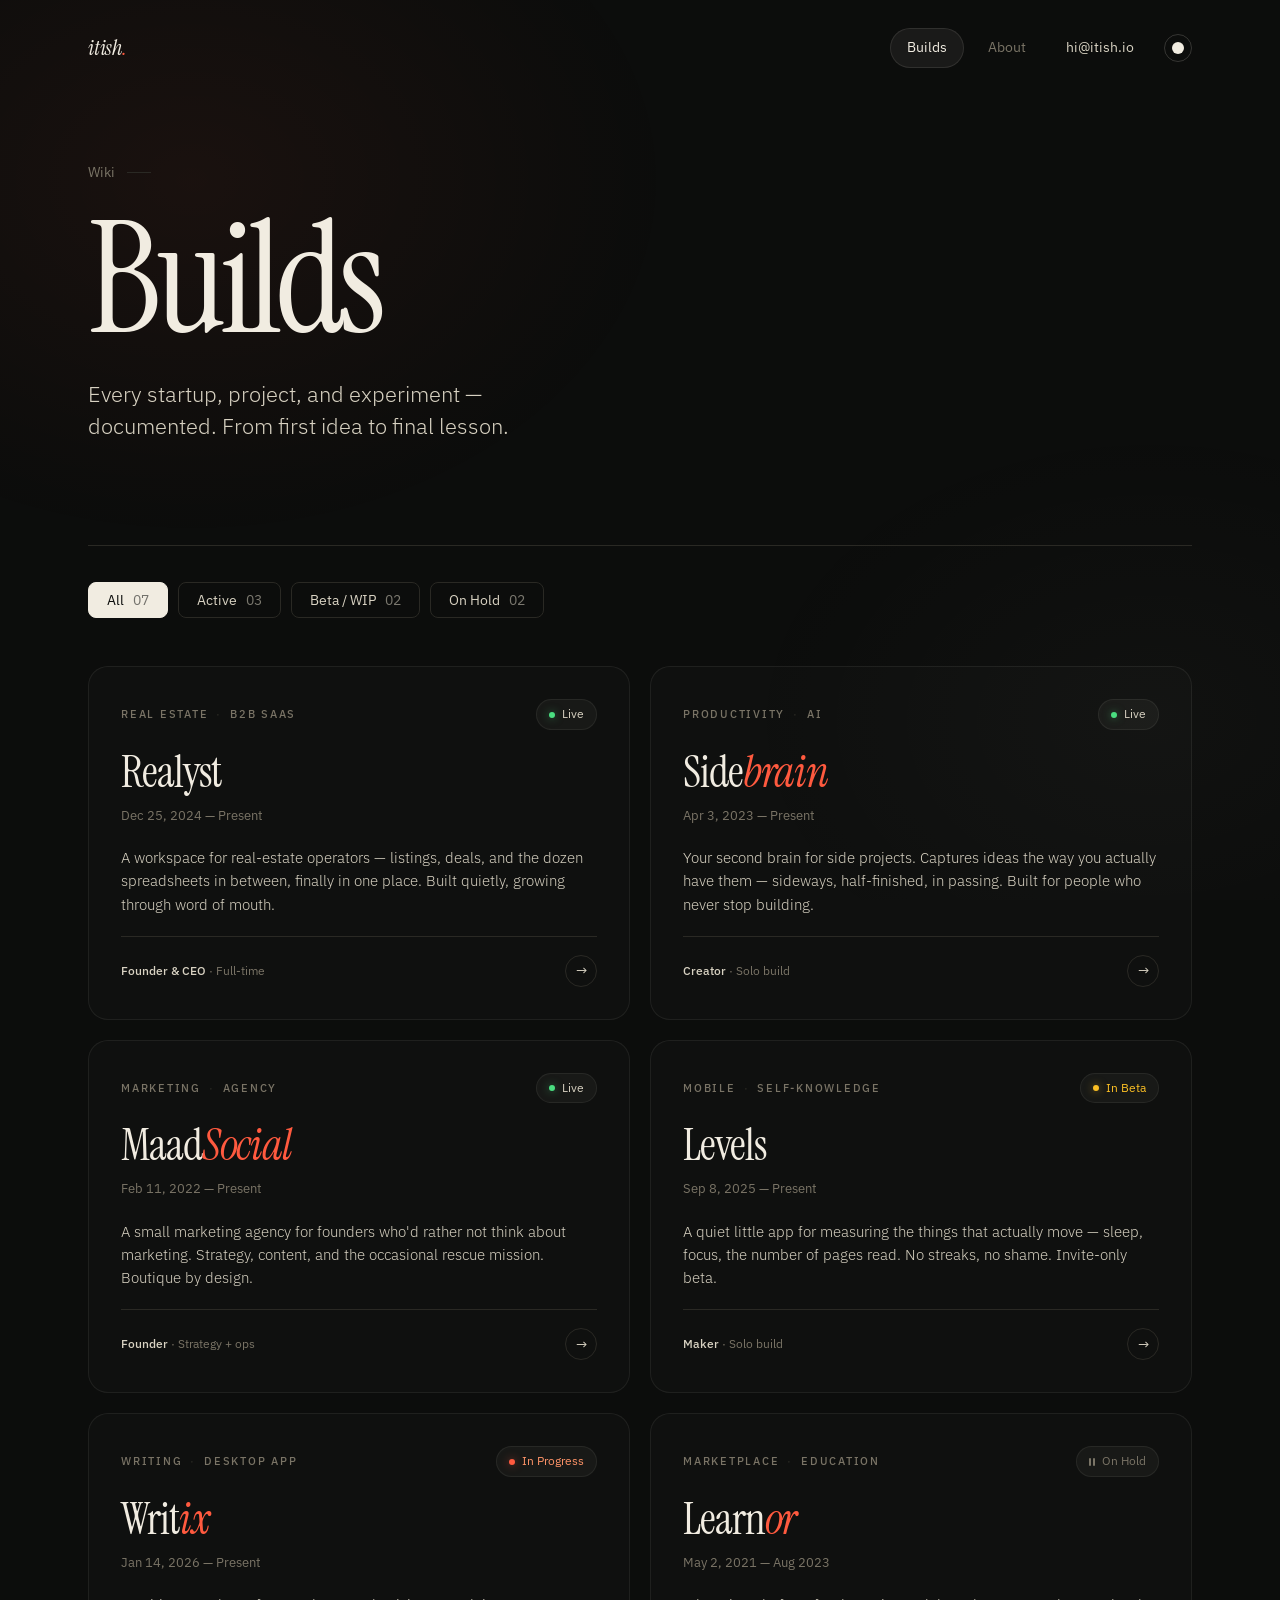
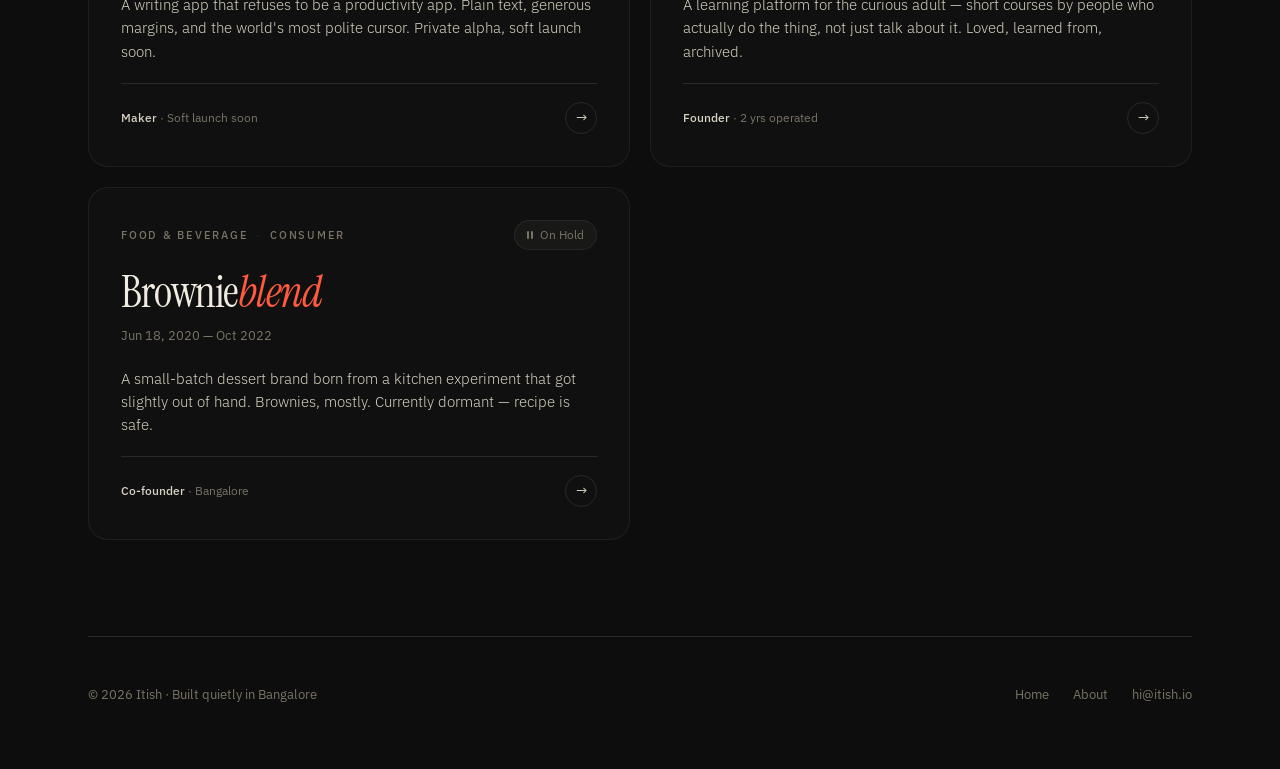
==== builds.html @ 986ff0f3 "Redesign builds page, reorder sections, and update hero - New builds.html with editorial dark-mode c" ====
<!DOCTYPE html>
<html lang="en">
<head>
  <meta charset="UTF-8" />
  <meta name="viewport" content="width=device-width, initial-scale=1.0" />
  <title>Builds — Itish</title>
  <script>if (localStorage.getItem('theme') !== 'light') document.documentElement.classList.add('dark');</script>
  <link rel="preconnect" href="https://fonts.googleapis.com" />
  <link rel="preconnect" href="https://fonts.gstatic.com" crossorigin />
  <link href="https://fonts.googleapis.com/css2?family=Instrument+Serif:ital@0;1&family=IBM+Plex+Sans:wght@300;400;500;600;700&family=IBM+Plex+Mono:wght@400;500;600&display=swap" rel="stylesheet" />
  <link rel="stylesheet" href="style.css" />
  <link rel="stylesheet" href="builds.css" />
</head>
<body>

<div class="wrap">
  <nav class="topnav">
    <a href="index.html" class="brand">itish<span class="dot">.</span></a>
    <div class="links">
      <a href="builds.html" class="active">Builds</a>
      <a href="index.html#about">About</a>
      <a href="mailto:hi@itish.io" class="email">hi@itish.io</a>
      <button class="theme-btn" id="themeToggle" aria-label="Toggle theme"><span class="moon"></span></button>
    </div>
  </nav>

  <header class="hero-builds">
    <div class="kicker">Wiki</div>
    <h1>Builds</h1>
    <p>Every startup, project, and experiment — documented. From first idea to final lesson.</p>
  </header>

  <hr class="divider" />

  <div class="filters" role="tablist">
    <button class="filter" data-f="all" aria-selected="true">All <span class="count">07</span></button>
    <button class="filter" data-f="active">Active <span class="count">03</span></button>
    <button class="filter" data-f="beta">Beta / WIP <span class="count">02</span></button>
    <button class="filter" data-f="hold">On Hold <span class="count">02</span></button>
  </div>

  <div class="builds-grid" id="builds">

    <article class="build-card-new" data-status="active">
      <div class="card-top">
        <div class="cats"><span>Real Estate</span><span>B2B SaaS</span></div>
        <span class="status live"><span class="pip"></span>Live</span>
      </div>
      <h3>Realyst</h3>
      <div class="dates">Dec 25, 2024 — Present</div>
      <p class="desc">A workspace for real-estate operators — listings, deals, and the dozen spreadsheets in between, finally in one place. Built quietly, growing through word of mouth.</p>
      <div class="card-footer">
        <span class="role"><strong>Founder &amp; CEO</strong> · Full-time</span>
        <span class="arrow">→</span>
      </div>
    </article>

    <article class="build-card-new" data-status="active">
      <div class="card-top">
        <div class="cats"><span>Productivity</span><span>AI</span></div>
        <span class="status live"><span class="pip"></span>Live</span>
      </div>
      <h3>Side<em>brain</em></h3>
      <div class="dates">Apr 3, 2023 — Present</div>
      <p class="desc">Your second brain for side projects. Captures ideas the way you actually have them — sideways, half-finished, in passing. Built for people who never stop building.</p>
      <div class="card-footer">
        <span class="role"><strong>Creator</strong> · Solo build</span>
        <span class="arrow">→</span>
      </div>
    </article>

    <article class="build-card-new" data-status="active">
      <div class="card-top">
        <div class="cats"><span>Marketing</span><span>Agency</span></div>
        <span class="status live"><span class="pip"></span>Live</span>
      </div>
      <h3>Maad<em>Social</em></h3>
      <div class="dates">Feb 11, 2022 — Present</div>
      <p class="desc">A small marketing agency for founders who'd rather not think about marketing. Strategy, content, and the occasional rescue mission. Boutique by design.</p>
      <div class="card-footer">
        <span class="role"><strong>Founder</strong> · Strategy + ops</span>
        <span class="arrow">→</span>
      </div>
    </article>

    <article class="build-card-new" data-status="beta">
      <div class="card-top">
        <div class="cats"><span>Mobile</span><span>Self-knowledge</span></div>
        <span class="status beta"><span class="pip"></span>In Beta</span>
      </div>
      <h3>Levels</h3>
      <div class="dates">Sep 8, 2025 — Present</div>
      <p class="desc">A quiet little app for measuring the things that actually move — sleep, focus, the number of pages read. No streaks, no shame. Invite-only beta.</p>
      <div class="card-footer">
        <span class="role"><strong>Maker</strong> · Solo build</span>
        <span class="arrow">→</span>
      </div>
    </article>

    <article class="build-card-new" data-status="beta">
      <div class="card-top">
        <div class="cats"><span>Writing</span><span>Desktop App</span></div>
        <span class="status wip"><span class="pip"></span>In Progress</span>
      </div>
      <h3>Writ<em>ix</em></h3>
      <div class="dates">Jan 14, 2026 — Present</div>
      <p class="desc">A writing app that refuses to be a productivity app. Plain text, generous margins, and the world's most polite cursor. Private alpha, soft launch soon.</p>
      <div class="card-footer">
        <span class="role"><strong>Maker</strong> · Soft launch soon</span>
        <span class="arrow">→</span>
      </div>
    </article>

    <article class="build-card-new" data-status="hold">
      <div class="card-top">
        <div class="cats"><span>Marketplace</span><span>Education</span></div>
        <span class="status archived">
          <span class="icon"><i></i><i></i></span>On Hold
        </span>
      </div>
      <h3>Learn<em>or</em></h3>
      <div class="dates">May 2, 2021 — Aug 2023</div>
      <p class="desc">A learning platform for the curious adult — short courses by people who actually do the thing, not just talk about it. Loved, learned from, archived.</p>
      <div class="card-footer">
        <span class="role"><strong>Founder</strong> · 2 yrs operated</span>
        <span class="arrow">→</span>
      </div>
    </article>

    <article class="build-card-new" data-status="hold">
      <div class="card-top">
        <div class="cats"><span>Food &amp; Beverage</span><span>Consumer</span></div>
        <span class="status archived">
          <span class="icon"><i></i><i></i></span>On Hold
        </span>
      </div>
      <h3>Brownie<em>blend</em></h3>
      <div class="dates">Jun 18, 2020 — Oct 2022</div>
      <p class="desc">A small-batch dessert brand born from a kitchen experiment that got slightly out of hand. Brownies, mostly. Currently dormant — recipe is safe.</p>
      <div class="card-footer">
        <span class="role"><strong>Co-founder</strong> · Bangalore</span>
        <span class="arrow">→</span>
      </div>
    </article>

  </div>

  <footer class="foot">
    <span>© 2026 Itish · Built quietly in Bangalore</span>
    <div class="right">
      <a href="index.html">Home</a>
      <a href="index.html#about">About</a>
      <a href="mailto:hi@itish.io">hi@itish.io</a>
    </div>
  </footer>
</div>

<script src="app.js"></script>
<script src="builds.js"></script>
</body>
</html>
---- style.css ----
/* ── Reset ───────────────────────────────── */
*, *::before, *::after { box-sizing: border-box; margin: 0; padding: 0; }

:root {
  --bg:      #ffffff;
  --surface: #f2f2f0;
  --text:    #111111;
  --muted:   #666666;
  --dim:     #999999;
  --border:  #e8e8e4;
  --accent:  #111111;
  --nav-bg:  rgba(255,255,255,0.92);
}

html.dark {
  --bg:      #0f0f0d;
  --surface: #1a1a17;
  --text:    #f0ece4;
  --muted:   rgba(240,236,228,0.55);
  --dim:     rgba(240,236,228,0.35);
  --border:  rgba(240,236,228,0.1);
  --accent:  #f0ece4;
  --nav-bg:  rgba(15,15,13,0.94);
}

html {
  font-family: 'Inter', sans-serif;
  background: var(--bg);
  color: var(--text);
  font-size: 16px;
  -webkit-font-smoothing: antialiased;
  scroll-behavior: smooth;
  transition: background 0.3s, color 0.3s;
}

a { color: inherit; text-decoration: none; }
ul { list-style: none; }

/* ── Keyframes ───────────────────────────── */
@keyframes slideInUp { from{opacity:0;transform:translateY(32px)} to{opacity:1;transform:translateY(0)} }
@keyframes blink     { 0%,100%{opacity:1} 50%{opacity:0} }

/* ── Nav ─────────────────────────────────── */
.nav {
  position: fixed; top:0; left:0; right:0; z-index:100;
  background: var(--nav-bg);
  backdrop-filter: blur(12px);
  -webkit-backdrop-filter: blur(12px);
  border-bottom: 1px solid var(--border);
  transition: background 0.3s;
}
.nav-inner {
  max-width: 1100px; margin: 0 auto;
  padding: 1.1rem 2rem;
  display: flex; align-items: center; justify-content: space-between;
}
.nav-logo { font-size:1rem; font-weight:600; letter-spacing:-0.02em; color:var(--text); }
.nav-links { display:flex; align-items:center; gap:0.2rem; }
.nav-link {
  font-size:0.88rem; font-weight:400; color:var(--muted);
  padding:0.45rem 0.9rem; border-radius:50px;
  transition: color 0.2s, background 0.2s;
}
.nav-link:hover { color:var(--text); }
.cta-link {
  border: 1px solid var(--border); color:var(--text) !important;
  border-radius: 50px; margin-left:0.3rem;
  transition: background 0.2s, border-color 0.2s !important;
}
.cta-link:hover { background: var(--text); color: var(--bg) !important; border-color:var(--text); }

/* ── Hero ────────────────────────────────── */
.hero {
  min-height: 100vh;
  display: flex; flex-direction: column;
  align-items: center; justify-content: center;
  padding: 100px 2rem 0;
  gap: 4rem;
}
.hero-content { text-align:center; max-width:780px; }
.hero-eyebrow {
  font-size:0.78rem; font-weight:500; letter-spacing:0.1em;
  text-transform:uppercase; color:var(--dim); margin-bottom:1.4rem;
  animation: slideInUp 0.7s ease-out 0.1s both;
}
.hero-headline {
  font-size: clamp(2.6rem, 6vw, 5.2rem);
  font-family: 'Inter', sans-serif;
  font-weight: 600; letter-spacing:-0.04em; line-height:1.05;
  color: var(--text); margin-bottom:1.6rem;
  animation: slideInUp 0.7s ease-out 0.2s both;
}
.typewriter-headline { display:flex; align-items:baseline; flex-wrap:wrap; gap:0 0.25em; justify-content:center; }
.typewriter-wrap { display:inline-flex; align-items:baseline; }
.typewriter-word { font-style:italic; font-weight:500; color:var(--text); }
.typewriter-cursor { font-weight:300; color:var(--dim); margin-left:1px; animation:blink 1s step-end infinite; font-family:'Inter',sans-serif; font-size:0.85em; }
.hero-sub {
  font-size:1rem; font-weight:300; color:var(--muted); line-height:1.7;
  max-width:500px; margin:0 auto;
  animation: slideInUp 0.7s ease-out 0.3s both;
}

/* ── Polaroids ───────────────────────────── */
.polaroids {
  display: flex; align-items: flex-end;
  gap: 0.5rem; justify-content: center;
  animation: slideInUp 0.7s ease-out 0.4s both;
  padding-bottom: 3rem;
  width: 100vw;
  margin-left: calc(-50vw + 50%);
  padding-left: 1.5rem;
  padding-right: 1.5rem;
  box-sizing: border-box;
}
.polaroid {
  background: #fff;
  padding: 10px 10px 52px;
  box-shadow: 0 4px 28px rgba(0,0,0,0.12), 0 1px 4px rgba(0,0,0,0.06);
  cursor: default;
  transition: transform 0.3s, box-shadow 0.3s;
  flex: 1;
  max-width: 340px;
  min-width: 0;
}
.polaroid:hover {
  box-shadow: 0 16px 48px rgba(0,0,0,0.16), 0 2px 8px rgba(0,0,0,0.08);
  z-index: 2;
}
.p1 { transform: rotate(-3deg); }
.p2 { transform: rotate(1.5deg) translateY(-20px); }
.p3 { transform: rotate(-1.5deg) translateY(-10px); }
.p4 { transform: rotate(3deg); }
.p1:hover { transform: rotate(-1.5deg) scale(1.03); }
.p2:hover { transform: rotate(0.5deg) scale(1.03) translateY(-20px); }
.p3:hover { transform: rotate(-0.5deg) scale(1.03) translateY(-10px); }
.p4:hover { transform: rotate(1.5deg) scale(1.03); }

.polaroid-img {
  width: 100%;
  aspect-ratio: 3 / 4;
  overflow: hidden; display: block;
}
.polaroid-img img {
  width:100%; height:100%; object-fit:cover; display:block;
}
.polaroid span {
  display: block; margin-top: 10px;
  font-size: 0.75rem; color: #888;
  text-align: center; font-weight: 400;
  font-family: 'Inter', sans-serif;
}

html.dark .polaroid { background: #1e1e1a; box-shadow: 0 4px 28px rgba(0,0,0,0.45); }
html.dark .polaroid span { color: #888; }

/* ── Page inner ──────────────────────────── */
.page-inner { max-width: 1100px; margin: 0 auto; padding: 0 2rem; }

/* ── Ventures ────────────────────────────── */
.ventures { padding: 5rem 0 5rem; border-top: 1px solid var(--border); }

.section-heading {
  font-family: 'DM Serif Display', serif;
  font-size: clamp(2rem, 4vw, 3rem);
  font-weight: 400; letter-spacing: -0.02em;
  color: var(--text); margin-bottom: 2rem;
}
.section-heading.centered { text-align: center; margin-bottom: 2.5rem; }

.ventures-tabs {
  display: flex; gap: 0.3rem; margin-bottom: 2.5rem;
}
.vtab {
  background: none; border: 1px solid var(--border);
  font-family: 'Inter', sans-serif; font-size: 0.8rem; font-weight: 500;
  color: var(--muted); padding: 0.45rem 1.1rem; border-radius: 50px;
  cursor: pointer; transition: all 0.2s;
}
.vtab:hover { color: var(--text); border-color: var(--text); }
.vtab.active { background: var(--text); color: var(--bg); border-color: var(--text); }

/* ── Venture cards ───────────────────────── */
.vgrid {
  display: grid; grid-template-columns: repeat(3,1fr); gap: 1.5rem 1.2rem;
}
.vgrid.hidden { display: none; }

.vcard { display: flex; flex-direction: column; cursor: default; }

.vcard-img {
  background: #f0f0ee;
  aspect-ratio: 1;
  display: flex; align-items: flex-start;
  padding: 1rem;
  margin-bottom: 1rem;
  position: relative;
  transition: filter 0.2s;
}
html.dark .vcard-img { background: #1e1e1a; }
.vcard:hover .vcard-img { filter: brightness(0.96); }

/* f.inc style dot — colored circle + label */
.vcard-dot {
  display: flex; align-items: center; gap: 5px;
  font-size: 0.75rem; font-weight: 500; color: var(--text);
  letter-spacing: 0.01em;
}
.vcard-dot::before {
  content: '';
  width: 8px; height: 8px; border-radius: 50%; flex-shrink: 0;
}
.vcard-dot.live::before   { background: #2563eb; }
.vcard-dot.hold::before   { background: #f59e0b; }
.vcard-dot.closed::before { background: #e63e2f; }

.vcard-meta {
  display: flex; align-items: baseline;
  justify-content: space-between; gap: 0.5rem;
  margin-bottom: 0.25rem;
}
.vcard-name {
  font-size: 1rem; font-weight: 600; color: var(--text);
  letter-spacing: -0.01em;
}
.vcard-name a:hover { opacity: 0.6; }
.vcard-tags { font-size: 0.75rem; color: var(--dim); font-weight: 400; }
.vcard-branch-label { font-size: 0.7rem; color: var(--dim); margin-bottom: 0.15rem; font-style: italic; }
.vcard-desc { font-size: 0.82rem; color: var(--muted); line-height: 1.55; font-weight: 300; }
.vcard-date { font-size: 0.7rem; color: var(--dim); margin-top: 0.2rem; }
.vcard-branch .vcard-img { border-left: 2px solid #c8a882; }

/* ── About ───────────────────────────────── */
.about-section {
  padding: 6rem 0 5rem;
  border-top: 1px solid var(--border);
}
.about-section .section-heading {
  font-family: 'Inter', sans-serif;
  font-weight: 600;
  letter-spacing: -0.04em;
  line-height: 1.05;
}
.about-inner {
  max-width: 640px;
  margin: 0 auto;
  padding: 0 2rem;
}
.about-body {
  display: flex; flex-direction: column; gap: 1.4rem;
  margin-bottom: 3rem;
}
.about-body p {
  font-family: 'Inter', sans-serif;
  font-size: 1.02rem;
  font-weight: 400;
  color: var(--text);
  line-height: 1.9;
  text-align: justify;
  text-justify: inter-word;
}
.about-body em {
  font-style: italic;
  font-weight: 500;
}
.about-closing {
  color: var(--muted) !important;
  font-style: italic;
}
.about-signature { text-align: right; }
.sig-text {
  font-family: 'Lora', serif;
  font-size: 0.95rem; color: var(--muted);
  font-style: italic; margin-bottom: 0.3rem;
}
.sig-name {
  font-family: 'DM Serif Display', serif;
  font-style: italic; font-size: 2.4rem;
  color: var(--text); letter-spacing: -0.01em;
}

/* ── Footer ──────────────────────────────── */
.footer { border-top: 1px solid var(--border); }
.footer-inner { padding: 3rem 2rem 0; }
.footer-grid { display:grid; grid-template-columns:1.5fr 1fr 1fr; gap:3rem; padding-bottom:2.5rem; align-items:flex-start; }
.footer-logo { display:block; font-size:1.2rem; font-weight:600; letter-spacing:-0.02em; margin-bottom:0.4rem; }
.footer-tagline { font-size:0.82rem; color:var(--muted); font-weight:300; }
.footer-heading { font-size:0.7rem; font-weight:600; letter-spacing:0.1em; text-transform:uppercase; color:var(--dim); margin-bottom:0.9rem; }
.footer-list li { margin-bottom:0.55rem; }
.footer-list a { font-size:0.88rem; color:var(--muted); transition:color 0.2s; }
.footer-list a:hover { color:var(--text); }
.footer-bottom { border-top:1px solid var(--border); padding:1.4rem 0; font-size:0.78rem; color:var(--dim); }

/* ── Theme toggle ────────────────────────── */
.theme-toggle {
  background:none; border:1px solid var(--border); color:var(--dim);
  width:32px; height:32px; border-radius:50%; cursor:pointer;
  font-size:0.85rem; display:flex; align-items:center; justify-content:center;
  transition: all 0.2s; margin-left:0.3rem;
}
.theme-toggle:hover { background:var(--text); color:var(--bg); border-color:var(--text); }
html.dark  .theme-icon::before { content:'☀'; }
html:not(.dark) .theme-icon::before { content:'☾'; }

.hidden { display: none !important; }

/* ── Responsive ──────────────────────────── */
@media (max-width: 700px) {
  .polaroids { gap: 0.3rem; padding-left: 0.75rem; padding-right: 0.75rem; }
  .polaroid { padding: 6px 6px 36px; }
  .vgrid { grid-template-columns: 1fr 1fr; }
  .footer-grid { grid-template-columns: 1fr; gap: 1.6rem; }
  .hero { gap: 2.5rem; }
}
@media (max-width: 480px) {
  .vgrid { grid-template-columns: 1fr; }
  .polaroids { gap: 0.2rem; padding-left: 0.5rem; padding-right: 0.5rem; }
  .polaroid { padding: 5px 5px 30px; }
}
---- builds.css ----
/* ── Builds page: type & color system ─────────────────────── */
:root {
  --paper:    #f1ece1;
  --ink:      #0a0a0a;
  --ink-2:    #2a2520;
  --muted-b:  #6e685c;
  --rule:     #c9c2af;
  --accent-b: #ff2e1f;
  --serif:    "Instrument Serif", Georgia, serif;
  --sans-b:   "IBM Plex Sans", system-ui, -apple-system, sans-serif;
  --mono:     "IBM Plex Mono", ui-monospace, SFMono-Regular, Menlo, monospace;
  --card-bg:           rgba(255,255,255,0.5);
  --card-border:       rgba(0,0,0,0.08);
  --card-border-hover: rgba(0,0,0,0.22);
}

html.dark {
  --paper:    #0c0d0c;
  --ink:      #f1ece1;
  --ink-2:    #d8d2c2;
  --muted-b:  #7a7466;
  --rule:     #2a2924;
  --accent-b: #ff5a3f;
  --card-bg:           rgba(255,255,255,0.015);
  --card-border:       rgba(241,236,225,0.07);
  --card-border-hover: rgba(241,236,225,0.18);
}

/* ── Global resets for builds page ────────────────────────── */
body {
  background:  var(--paper);
  color:       var(--ink);
  font-family: var(--sans-b);
  font-size:   16px;
  line-height: 1.55;
  -webkit-font-smoothing: antialiased;
  text-rendering: optimizeLegibility;
  min-height:  100vh;
  overflow-x:  hidden;
}

body::before {
  content: "";
  position: fixed;
  inset: 0;
  background:
    radial-gradient(800px 600px at 15% 20%, rgba(255,90,63,0.06), transparent 60%),
    radial-gradient(700px 500px at 90% 80%, rgba(241,236,225,0.025), transparent 60%);
  pointer-events: none;
  z-index: 0;
}

body > * { position: relative; z-index: 1; }

::selection { background: var(--accent-b); color: var(--paper); }

/* ── Layout wrapper ────────────────────────────────────────── */
.wrap {
  max-width: 1200px;
  margin:    0 auto;
  padding:   0 48px;
}

/* ── Nav ───────────────────────────────────────────────────── */
nav.topnav {
  display:         flex;
  justify-content: space-between;
  align-items:     center;
  padding:         28px 0 14px;
}

nav.topnav .brand {
  font-family:     var(--serif);
  font-size:       22px;
  font-style:      italic;
  letter-spacing:  -0.01em;
  color:           var(--ink);
}

nav.topnav .brand .dot { color: var(--accent-b); }

nav.topnav .links {
  display:     flex;
  align-items: center;
  gap:         8px;
}

nav.topnav .links a {
  padding:       8px 16px;
  border-radius: 999px;
  font-family:   var(--sans-b);
  font-size:     14px;
  color:         var(--muted-b);
  transition:    color 200ms ease, background-color 200ms ease;
}

nav.topnav .links a:hover { color: var(--ink); }

nav.topnav .links a.active {
  background:   rgba(241,236,225,0.06);
  color:        var(--ink);
  border:       1px solid rgba(241,236,225,0.1);
}

html:not(.dark) nav.topnav .links a.active {
  background:   rgba(10,10,10,0.06);
  border-color: rgba(10,10,10,0.1);
}

nav.topnav .links .email { color: var(--ink-2); }

nav.topnav .links .theme-btn {
  width:         28px;
  height:        28px;
  border-radius: 999px;
  border:        1px solid rgba(241,236,225,0.18);
  background:    transparent;
  cursor:        pointer;
  display:       inline-flex;
  align-items:   center;
  justify-content: center;
  margin-left:   6px;
  padding:       0;
  transition:    border-color 200ms ease;
}

html:not(.dark) nav.topnav .links .theme-btn {
  border-color: rgba(10,10,10,0.18);
}

nav.topnav .links .theme-btn .moon {
  width:         12px;
  height:        12px;
  border-radius: 999px;
  background:    var(--ink);
  display:       block;
}

html.dark .theme-icon::before  { content: none; }
html.dark  nav.topnav .moon    { background: var(--ink); }

/* ── Hero ──────────────────────────────────────────────────── */
header.hero-builds {
  padding:   80px 0 56px;
  max-width: 720px;
}

header.hero-builds .kicker {
  font-family:  var(--sans-b);
  font-size:    14px;
  color:        var(--muted-b);
  margin-bottom: 28px;
  display:      flex;
  align-items:  center;
  gap:          12px;
}

header.hero-builds .kicker::after {
  content:    "";
  flex:       0 0 24px;
  height:     1px;
  background: var(--rule);
}

header.hero-builds h1 {
  font-family:    var(--serif);
  font-weight:    400;
  font-size:      clamp(80px, 12vw, 168px);
  line-height:    0.9;
  letter-spacing: -0.04em;
  margin:         0 0 28px;
  color:          var(--ink);
}

header.hero-builds p {
  font-family: var(--sans-b);
  font-size:   22px;
  line-height: 1.45;
  color:       var(--ink-2);
  margin:      0;
  max-width:   36ch;
  font-weight: 300;
}

/* ── Divider ───────────────────────────────────────────────── */
hr.divider {
  border:     0;
  border-top: 1px solid var(--rule);
  margin:     48px 0 36px;
}

/* ── Filter chips ──────────────────────────────────────────── */
.filters {
  display:       flex;
  gap:           10px;
  flex-wrap:     wrap;
  align-items:   center;
  margin-bottom: 48px;
}

.filter {
  background:    transparent;
  border:        1px solid var(--rule);
  color:         var(--ink-2);
  font-family:   var(--sans-b);
  font-size:     14px;
  padding:       8px 18px;
  border-radius: 8px;
  cursor:        pointer;
  transition:    all 200ms ease;
}

.filter:hover {
  color:        var(--ink);
  border-color: rgba(241,236,225,0.3);
}

html:not(.dark) .filter:hover { border-color: rgba(10,10,10,0.3); }

.filter[aria-selected="true"] {
  background:   var(--ink);
  color:        var(--paper);
  border-color: var(--ink);
}

.filter .count {
  color:              inherit;
  opacity:            0.55;
  margin-left:        6px;
  font-variant-numeric: tabular-nums;
}

/* ── Builds grid ───────────────────────────────────────────── */
.builds-grid {
  display:               grid;
  grid-template-columns: 1fr 1fr;
  gap:                   20px;
  padding-bottom:        96px;
}

/* ── Build card ────────────────────────────────────────────── */
.build-card-new {
  position:        relative;
  background:      var(--card-bg);
  border:          1px solid var(--card-border);
  border-radius:   20px;
  padding:         32px;
  cursor:          pointer;
  display:         flex;
  flex-direction:  column;
  gap:             20px;
  overflow:        hidden;
  transition:      border-color 250ms ease, transform 250ms ease, background-color 250ms ease;
  isolation:       isolate;
}

.build-card-new::before {
  content:       "";
  position:      absolute;
  inset:         0;
  background:    radial-gradient(400px 200px at 0% 0%, rgba(255,90,63,0.05), transparent 60%);
  opacity:       0;
  transition:    opacity 350ms ease;
  pointer-events: none;
  z-index:       -1;
}

.build-card-new:hover {
  border-color: var(--card-border-hover);
  transform:    translateY(-2px);
}

.build-card-new:hover::before { opacity: 1; }

/* ── Card top row ──────────────────────────────────────────── */
.card-top {
  display:         flex;
  justify-content: space-between;
  align-items:     center;
  gap:             16px;
}

.cats {
  font-family:     var(--sans-b);
  font-size:       11px;
  letter-spacing:  0.16em;
  text-transform:  uppercase;
  color:           var(--muted-b);
  font-weight:     500;
}

.cats span + span::before {
  content: "·";
  margin:  0 8px;
  color:   var(--rule);
}

/* ── Status pills ──────────────────────────────────────────── */
.status {
  font-family:  var(--sans-b);
  font-size:    12px;
  color:        var(--ink-2);
  display:      inline-flex;
  align-items:  center;
  gap:          7px;
  background:   rgba(241,236,225,0.04);
  padding:      5px 12px;
  border-radius: 999px;
  border:       1px solid rgba(241,236,225,0.07);
  white-space:  nowrap;
}

html:not(.dark) .status {
  background: rgba(10,10,10,0.04);
  border-color: rgba(10,10,10,0.07);
}

.pip {
  width:         6px;
  height:        6px;
  border-radius: 999px;
  flex-shrink:   0;
}

.status.live   { color: var(--ink-2); }
.status.live .pip   { background: #4ade80; box-shadow: 0 0 8px rgba(74,222,128,0.5); }

.status.beta   { color: #fbbf24; }
.status.beta .pip   { background: #fbbf24; box-shadow: 0 0 8px rgba(251,191,36,0.5); }

.status.wip    { color: #ff9468; }
.status.wip .pip    { background: #ff5a3f; box-shadow: 0 0 8px rgba(255,90,63,0.5); }

.status.archived { color: var(--muted-b); }
.status.archived .pip { background: var(--muted-b); box-shadow: none; }

.status .icon   { display: inline-flex; gap: 2px; }
.status .icon i {
  width:         2px;
  height:        8px;
  background:    var(--muted-b);
  border-radius: 1px;
  display:       inline-block;
}

/* ── Card body ─────────────────────────────────────────────── */
.build-card-new h3 {
  font-family:    var(--serif);
  font-weight:    400;
  font-size:      44px;
  line-height:    1;
  letter-spacing: -0.025em;
  margin:         0;
  color:          var(--ink);
}

.build-card-new h3 em { color: var(--accent-b); font-style: italic; }

.dates {
  font-family: var(--sans-b);
  font-size:   13px;
  color:       var(--muted-b);
  margin-top:  -8px;
}

.desc {
  font-family: var(--sans-b);
  font-size:   15px;
  line-height: 1.55;
  color:       var(--ink-2);
  margin:      0;
  font-weight: 300;
}

/* ── Card footer ───────────────────────────────────────────── */
.card-footer {
  display:         flex;
  justify-content: space-between;
  align-items:     center;
  padding-top:     18px;
  border-top:      1px solid var(--rule);
  margin-top:      auto;
}

.role {
  font-family: var(--sans-b);
  font-size:   12px;
  color:       var(--muted-b);
}

.role strong { color: var(--ink-2); font-weight: 500; }

.arrow {
  width:          32px;
  height:         32px;
  border-radius:  999px;
  border:         1px solid var(--rule);
  display:        inline-flex;
  align-items:    center;
  justify-content: center;
  font-size:      14px;
  color:          var(--ink-2);
  transition:     all 250ms ease;
  flex-shrink:    0;
}

.build-card-new:hover .arrow {
  background:   var(--accent-b);
  border-color: var(--accent-b);
  color:        var(--paper);
  transform:    rotate(-45deg);
}

.build-card-new.hidden { display: none; }

/* ── Page footer ───────────────────────────────────────────── */
footer.foot {
  padding:         48px 0 64px;
  border-top:      1px solid var(--rule);
  display:         flex;
  justify-content: space-between;
  align-items:     center;
  font-family:     var(--sans-b);
  font-size:       13px;
  color:           var(--muted-b);
  flex-wrap:       wrap;
  gap:             16px;
}

footer.foot a:hover { color: var(--ink); }
footer.foot .right  { display: flex; gap: 24px; }

/* ── Responsive ────────────────────────────────────────────── */
@media (max-width: 920px) {
  .wrap                        { padding: 0 24px; }
  header.hero-builds           { padding: 56px 0 32px; }
  header.hero-builds h1        { font-size: 88px; }
  .builds-grid                 { grid-template-columns: 1fr; }
  .build-card-new              { padding: 24px; }
  .build-card-new h3           { font-size: 36px; }
  nav.topnav .links            { gap: 4px; }
  nav.topnav .links a          { padding: 6px 10px; font-size: 13px; }
  nav.topnav .links .email     { display: none; }
}
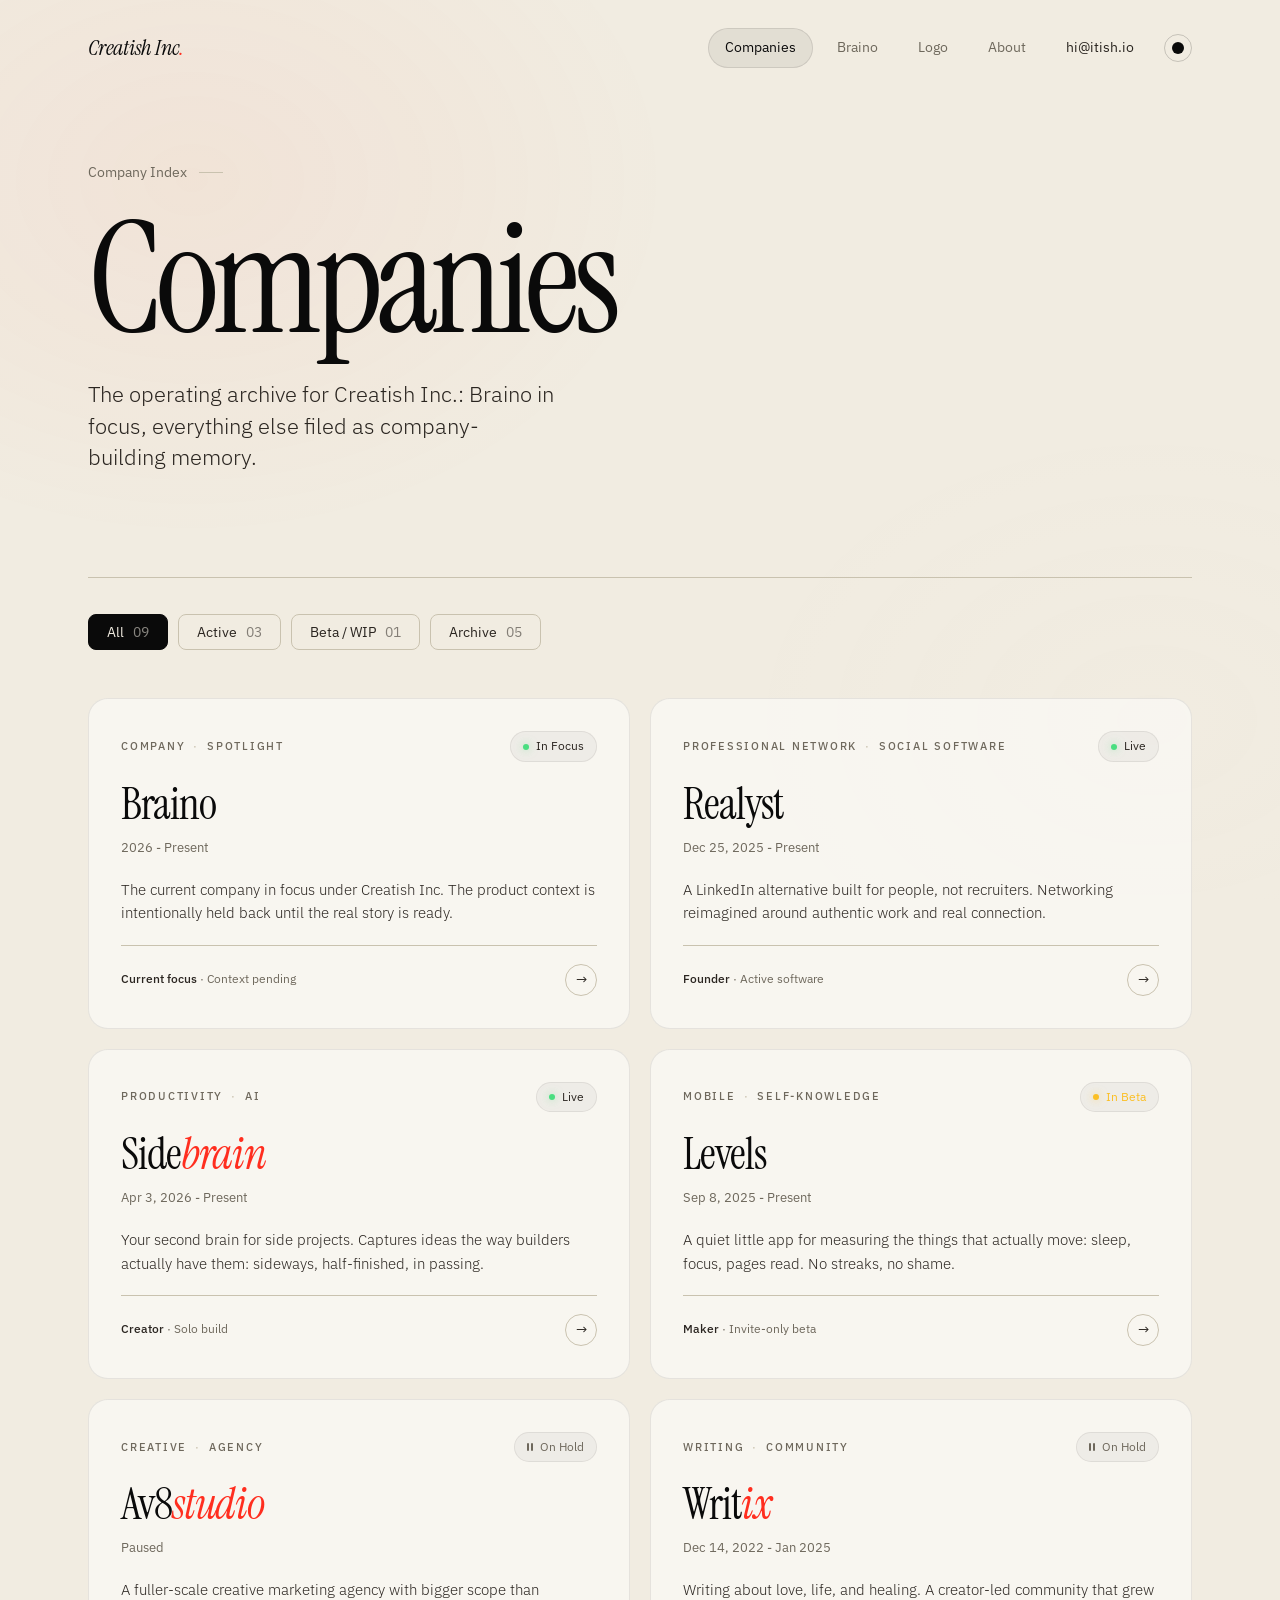
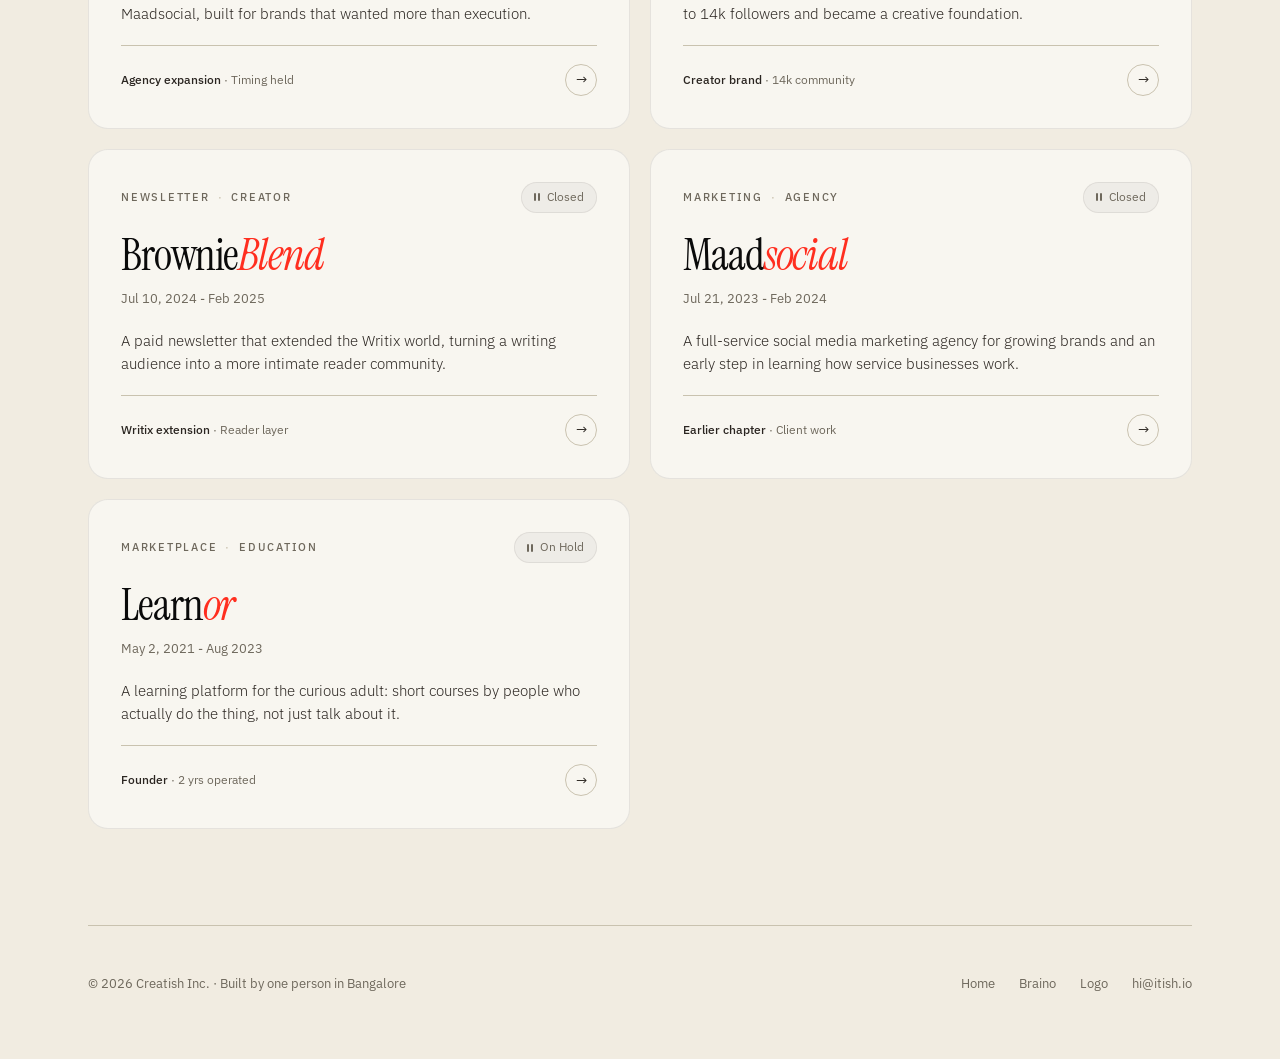
==== commit 35470250: "Redesign as Medium-style blog: three-page nav (Home/Writix/Creatish), dark theme, search, footer pho" ====
--- a/builds.html
+++ b/builds.html
@@ -3,8 +3,8 @@
 <head>
   <meta charset="UTF-8" />
   <meta name="viewport" content="width=device-width, initial-scale=1.0" />
-  <title>Builds — Itish</title>
-  <script>if (localStorage.getItem('theme') !== 'light') document.documentElement.classList.add('dark');</script>
+  <title>Companies - Creatish Inc.</title>
+  <script>if (localStorage.getItem('theme') === 'dark') document.documentElement.classList.add('dark');</script>
   <link rel="preconnect" href="https://fonts.googleapis.com" />
   <link rel="preconnect" href="https://fonts.gstatic.com" crossorigin />
   <link href="https://fonts.googleapis.com/css2?family=Instrument+Serif:ital@0;1&family=IBM+Plex+Sans:wght@300;400;500;600;700&family=IBM+Plex+Mono:wght@400;500;600&display=swap" rel="stylesheet" />
@@ -15,9 +15,11 @@
 
 <div class="wrap">
   <nav class="topnav">
-    <a href="index.html" class="brand">itish<span class="dot">.</span></a>
+    <a href="index.html" class="brand">Creatish Inc<span class="dot">.</span></a>
     <div class="links">
-      <a href="builds.html" class="active">Builds</a>
+      <a href="builds.html" class="active">Companies</a>
+      <a href="index.html#braino">Braino</a>
+      <a href="logo.html">Logo</a>
       <a href="index.html#about">About</a>
       <a href="mailto:hi@itish.io" class="email">hi@itish.io</a>
       <button class="theme-btn" id="themeToggle" aria-label="Toggle theme"><span class="moon"></span></button>
@@ -25,32 +27,46 @@
   </nav>
 
   <header class="hero-builds">
-    <div class="kicker">Wiki</div>
-    <h1>Builds</h1>
-    <p>Every startup, project, and experiment — documented. From first idea to final lesson.</p>
+    <div class="kicker">Company Index</div>
+    <h1>Companies</h1>
+    <p>The operating archive for Creatish Inc.: Braino in focus, everything else filed as company-building memory.</p>
   </header>
 
   <hr class="divider" />
 
   <div class="filters" role="tablist">
-    <button class="filter" data-f="all" aria-selected="true">All <span class="count">07</span></button>
+    <button class="filter" data-f="all" aria-selected="true">All <span class="count">09</span></button>
     <button class="filter" data-f="active">Active <span class="count">03</span></button>
-    <button class="filter" data-f="beta">Beta / WIP <span class="count">02</span></button>
-    <button class="filter" data-f="hold">On Hold <span class="count">02</span></button>
+    <button class="filter" data-f="beta">Beta / WIP <span class="count">01</span></button>
+    <button class="filter" data-f="hold">Archive <span class="count">05</span></button>
   </div>
 
   <div class="builds-grid" id="builds">
 
     <article class="build-card-new" data-status="active">
       <div class="card-top">
-        <div class="cats"><span>Real Estate</span><span>B2B SaaS</span></div>
+        <div class="cats"><span>Company</span><span>Spotlight</span></div>
+        <span class="status live"><span class="pip"></span>In Focus</span>
+      </div>
+      <h3>Braino</h3>
+      <div class="dates">2026 - Present</div>
+      <p class="desc">The current company in focus under Creatish Inc. The product context is intentionally held back until the real story is ready.</p>
+      <div class="card-footer">
+        <span class="role"><strong>Current focus</strong> · Context pending</span>
+        <span class="arrow">→</span>
+      </div>
+    </article>
+
+    <article class="build-card-new" data-status="active">
+      <div class="card-top">
+        <div class="cats"><span>Professional Network</span><span>Social Software</span></div>
         <span class="status live"><span class="pip"></span>Live</span>
       </div>
       <h3>Realyst</h3>
-      <div class="dates">Dec 25, 2024 — Present</div>
-      <p class="desc">A workspace for real-estate operators — listings, deals, and the dozen spreadsheets in between, finally in one place. Built quietly, growing through word of mouth.</p>
+      <div class="dates">Dec 25, 2025 - Present</div>
+      <p class="desc">A LinkedIn alternative built for people, not recruiters. Networking reimagined around authentic work and real connection.</p>
       <div class="card-footer">
-        <span class="role"><strong>Founder &amp; CEO</strong> · Full-time</span>
+        <span class="role"><strong>Founder</strong> · Active software</span>
         <span class="arrow">→</span>
       </div>
     </article>
@@ -61,24 +77,10 @@
         <span class="status live"><span class="pip"></span>Live</span>
       </div>
       <h3>Side<em>brain</em></h3>
-      <div class="dates">Apr 3, 2023 — Present</div>
-      <p class="desc">Your second brain for side projects. Captures ideas the way you actually have them — sideways, half-finished, in passing. Built for people who never stop building.</p>
+      <div class="dates">Apr 3, 2026 - Present</div>
+      <p class="desc">Your second brain for side projects. Captures ideas the way builders actually have them: sideways, half-finished, in passing.</p>
       <div class="card-footer">
         <span class="role"><strong>Creator</strong> · Solo build</span>
-        <span class="arrow">→</span>
-      </div>
-    </article>
-
-    <article class="build-card-new" data-status="active">
-      <div class="card-top">
-        <div class="cats"><span>Marketing</span><span>Agency</span></div>
-        <span class="status live"><span class="pip"></span>Live</span>
-      </div>
-      <h3>Maad<em>Social</em></h3>
-      <div class="dates">Feb 11, 2022 — Present</div>
-      <p class="desc">A small marketing agency for founders who'd rather not think about marketing. Strategy, content, and the occasional rescue mission. Boutique by design.</p>
-      <div class="card-footer">
-        <span class="role"><strong>Founder</strong> · Strategy + ops</span>
         <span class="arrow">→</span>
       </div>
     </article>
@@ -89,24 +91,74 @@
         <span class="status beta"><span class="pip"></span>In Beta</span>
       </div>
       <h3>Levels</h3>
-      <div class="dates">Sep 8, 2025 — Present</div>
-      <p class="desc">A quiet little app for measuring the things that actually move — sleep, focus, the number of pages read. No streaks, no shame. Invite-only beta.</p>
+      <div class="dates">Sep 8, 2025 - Present</div>
+      <p class="desc">A quiet little app for measuring the things that actually move: sleep, focus, pages read. No streaks, no shame.</p>
       <div class="card-footer">
-        <span class="role"><strong>Maker</strong> · Solo build</span>
+        <span class="role"><strong>Maker</strong> · Invite-only beta</span>
         <span class="arrow">→</span>
       </div>
     </article>
 
-    <article class="build-card-new" data-status="beta">
+    <article class="build-card-new" data-status="hold">
       <div class="card-top">
-        <div class="cats"><span>Writing</span><span>Desktop App</span></div>
-        <span class="status wip"><span class="pip"></span>In Progress</span>
+        <div class="cats"><span>Creative</span><span>Agency</span></div>
+        <span class="status archived">
+          <span class="icon"><i></i><i></i></span>On Hold
+        </span>
+      </div>
+      <h3>Av8<em>studio</em></h3>
+      <div class="dates">Paused</div>
+      <p class="desc">A fuller-scale creative marketing agency with bigger scope than Maadsocial, built for brands that wanted more than execution.</p>
+      <div class="card-footer">
+        <span class="role"><strong>Agency expansion</strong> · Timing held</span>
+        <span class="arrow">→</span>
+      </div>
+    </article>
+
+    <article class="build-card-new" data-status="hold">
+      <div class="card-top">
+        <div class="cats"><span>Writing</span><span>Community</span></div>
+        <span class="status archived">
+          <span class="icon"><i></i><i></i></span>On Hold
+        </span>
       </div>
       <h3>Writ<em>ix</em></h3>
-      <div class="dates">Jan 14, 2026 — Present</div>
-      <p class="desc">A writing app that refuses to be a productivity app. Plain text, generous margins, and the world's most polite cursor. Private alpha, soft launch soon.</p>
+      <div class="dates">Dec 14, 2022 - Jan 2025</div>
+      <p class="desc">Writing about love, life, and healing. A creator-led community that grew to 14k followers and became a creative foundation.</p>
       <div class="card-footer">
-        <span class="role"><strong>Maker</strong> · Soft launch soon</span>
+        <span class="role"><strong>Creator brand</strong> · 14k community</span>
+        <span class="arrow">→</span>
+      </div>
+    </article>
+
+    <article class="build-card-new" data-status="hold">
+      <div class="card-top">
+        <div class="cats"><span>Newsletter</span><span>Creator</span></div>
+        <span class="status archived">
+          <span class="icon"><i></i><i></i></span>Closed
+        </span>
+      </div>
+      <h3>Brownie<em>Blend</em></h3>
+      <div class="dates">Jul 10, 2024 - Feb 2025</div>
+      <p class="desc">A paid newsletter that extended the Writix world, turning a writing audience into a more intimate reader community.</p>
+      <div class="card-footer">
+        <span class="role"><strong>Writix extension</strong> · Reader layer</span>
+        <span class="arrow">→</span>
+      </div>
+    </article>
+
+    <article class="build-card-new" data-status="hold">
+      <div class="card-top">
+        <div class="cats"><span>Marketing</span><span>Agency</span></div>
+        <span class="status archived">
+          <span class="icon"><i></i><i></i></span>Closed
+        </span>
+      </div>
+      <h3>Maad<em>social</em></h3>
+      <div class="dates">Jul 21, 2023 - Feb 2024</div>
+      <p class="desc">A full-service social media marketing agency for growing brands and an early step in learning how service businesses work.</p>
+      <div class="card-footer">
+        <span class="role"><strong>Earlier chapter</strong> · Client work</span>
         <span class="arrow">→</span>
       </div>
     </article>
@@ -119,26 +171,10 @@
         </span>
       </div>
       <h3>Learn<em>or</em></h3>
-      <div class="dates">May 2, 2021 — Aug 2023</div>
-      <p class="desc">A learning platform for the curious adult — short courses by people who actually do the thing, not just talk about it. Loved, learned from, archived.</p>
+      <div class="dates">May 2, 2021 - Aug 2023</div>
+      <p class="desc">A learning platform for the curious adult: short courses by people who actually do the thing, not just talk about it.</p>
       <div class="card-footer">
         <span class="role"><strong>Founder</strong> · 2 yrs operated</span>
-        <span class="arrow">→</span>
-      </div>
-    </article>
-
-    <article class="build-card-new" data-status="hold">
-      <div class="card-top">
-        <div class="cats"><span>Food &amp; Beverage</span><span>Consumer</span></div>
-        <span class="status archived">
-          <span class="icon"><i></i><i></i></span>On Hold
-        </span>
-      </div>
-      <h3>Brownie<em>blend</em></h3>
-      <div class="dates">Jun 18, 2020 — Oct 2022</div>
-      <p class="desc">A small-batch dessert brand born from a kitchen experiment that got slightly out of hand. Brownies, mostly. Currently dormant — recipe is safe.</p>
-      <div class="card-footer">
-        <span class="role"><strong>Co-founder</strong> · Bangalore</span>
         <span class="arrow">→</span>
       </div>
     </article>
@@ -146,10 +182,11 @@
   </div>
 
   <footer class="foot">
-    <span>© 2026 Itish · Built quietly in Bangalore</span>
+    <span>© 2026 Creatish Inc. · Built by one person in Bangalore</span>
     <div class="right">
       <a href="index.html">Home</a>
-      <a href="index.html#about">About</a>
+      <a href="index.html#braino">Braino</a>
+      <a href="logo.html">Logo</a>
       <a href="mailto:hi@itish.io">hi@itish.io</a>
     </div>
   </footer>
